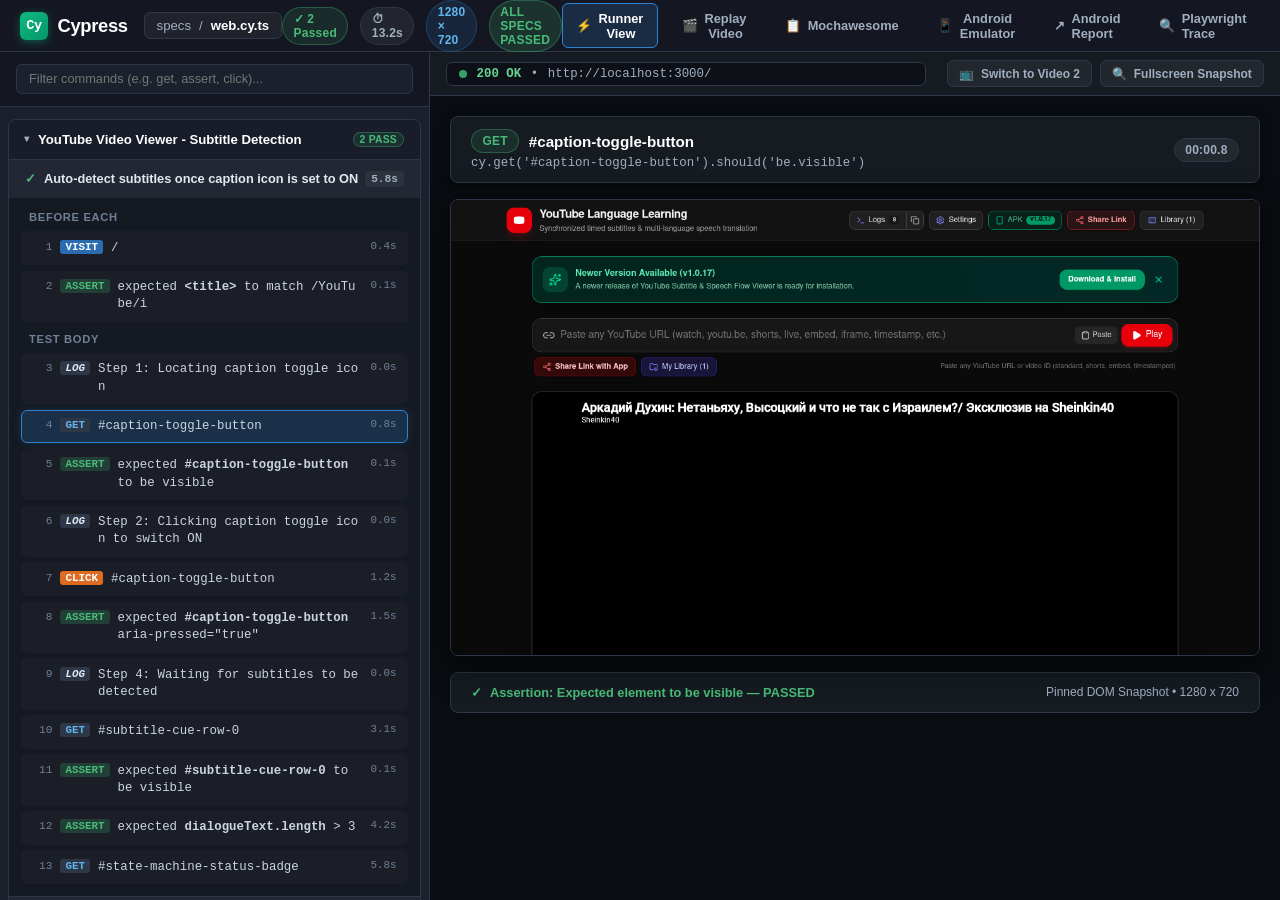
==== index.html @ ee13c46c "deploy: b27ffb767cce871f8258ec22dce48e3eecdc0808" ====
<!DOCTYPE html>
<html lang="en">
<head>
  <meta charset="UTF-8">
  <meta name="viewport" content="width=device-width, initial-scale=1.0">
  <title>Cypress Test Runner - YouTube Video Viewer E2E Presentation</title>
  <style>
    :root {
      --cy-bg: #171923;
      --cy-sidebar-bg: #1a202c;
      --cy-header-bg: #141721;
      --cy-border: #2d3748;
      --cy-card: #232a3b;
      --cy-hover: #2d3748;
      --cy-active: #2b6cb0;
      --cy-blue: #3182ce;
      --cy-blue-light: #63b3ed;
      --cy-green: #38a169;
      --cy-green-light: #48bb78;
      --cy-green-bg: rgba(56, 161, 105, 0.15);
      --cy-red: #e53e3e;
      --cy-text: #f7fafc;
      --cy-text-muted: #a0aec0;
      --cy-text-dim: #718096;
      --cy-code-bg: #11141c;
      --font-mono: SFMono-Regular, Menlo, Monaco, Consolas, "Liberation Mono", "Courier New", monospace;
      --font-sans: -apple-system, BlinkMacSystemFont, "Segoe UI", Roboto, Helvetica, Arial, sans-serif;
    }

    * { box-sizing: border-box; margin: 0; padding: 0; }
    body {
      background-color: var(--cy-bg);
      color: var(--cy-text);
      font-family: var(--font-sans);
      height: 100vh;
      overflow: hidden;
      display: flex;
      flex-direction: column;
    }

    /* CYPRESS TOP HEADER */
    .cypress-header {
      background: var(--cy-header-bg);
      border-bottom: 1px solid var(--cy-border);
      height: 52px;
      display: flex;
      align-items: center;
      justify-content: space-between;
      padding: 0 1.25rem;
      user-select: none;
      z-index: 20;
    }

    .header-left {
      display: flex;
      align-items: center;
      gap: 1rem;
    }

    .cypress-brand {
      display: flex;
      align-items: center;
      gap: 0.6rem;
      font-weight: 800;
      font-size: 1.15rem;
      letter-spacing: -0.02em;
      color: #fff;
    }

    .cy-logo-icon {
      width: 28px;
      height: 28px;
      background: linear-gradient(135deg, #10b981 0%, #059669 100%);
      color: #fff;
      border-radius: 6px;
      display: flex;
      align-items: center;
      justify-content: center;
      font-size: 0.85rem;
      font-weight: 900;
      font-family: var(--font-mono);
      box-shadow: 0 2px 8px rgba(16, 185, 129, 0.4);
    }

    .spec-breadcrumb {
      display: flex;
      align-items: center;
      gap: 0.5rem;
      font-size: 0.825rem;
      background: rgba(255, 255, 255, 0.05);
      padding: 0.3rem 0.75rem;
      border-radius: 6px;
      border: 1px solid var(--cy-border);
      color: var(--cy-text-muted);
    }
    .spec-breadcrumb strong { color: #fff; }

    .header-center {
      display: flex;
      align-items: center;
      gap: 0.75rem;
    }

    .cy-pill {
      display: inline-flex;
      align-items: center;
      gap: 0.4rem;
      padding: 0.25rem 0.65rem;
      border-radius: 9999px;
      font-size: 0.75rem;
      font-weight: 700;
      letter-spacing: 0.02em;
    }

    .pill-pass {
      background: var(--cy-green-bg);
      color: var(--cy-green-light);
      border: 1px solid rgba(72, 187, 120, 0.35);
    }

    .pill-duration {
      background: rgba(255, 255, 255, 0.06);
      color: var(--cy-text-muted);
      border: 1px solid var(--cy-border);
    }

    .pill-viewport {
      background: rgba(49, 130, 206, 0.15);
      color: var(--cy-blue-light);
      border: 1px solid rgba(49, 130, 206, 0.3);
    }

    .header-right {
      display: flex;
      align-items: center;
      gap: 0.6rem;
    }

    .nav-btn {
      display: inline-flex;
      align-items: center;
      gap: 0.4rem;
      padding: 0.4rem 0.85rem;
      border-radius: 6px;
      font-size: 0.8rem;
      font-weight: 600;
      color: var(--cy-text-muted);
      background: transparent;
      border: 1px solid transparent;
      cursor: pointer;
      transition: all 0.15s ease-in-out;
      text-decoration: none;
    }

    .nav-btn:hover {
      color: #fff;
      background: rgba(255, 255, 255, 0.06);
    }

    .nav-btn.active {
      color: #fff;
      background: rgba(49, 130, 206, 0.2);
      border-color: var(--cy-blue);
    }

    /* MAIN CONTAINER: SIDEBAR + STAGE */
    .cypress-layout {
      display: grid;
      grid-template-columns: 430px 1fr;
      height: calc(100vh - 52px);
      overflow: hidden;
    }

    @media (max-width: 1024px) {
      .cypress-layout {
        grid-template-columns: 360px 1fr;
      }
    }

    /* CYPRESS COMMAND LOG (SIDEBAR) */
    .cypress-sidebar {
      background: var(--cy-sidebar-bg);
      border-right: 1px solid var(--cy-border);
      display: flex;
      flex-direction: column;
      height: 100%;
      overflow: hidden;
    }

    .sidebar-search-bar {
      padding: 0.75rem 1rem;
      border-bottom: 1px solid var(--cy-border);
      display: flex;
      align-items: center;
      gap: 0.5rem;
      background: #141721;
    }

    .sidebar-search-bar input {
      width: 100%;
      background: #1a202c;
      border: 1px solid var(--cy-border);
      color: #fff;
      padding: 0.4rem 0.75rem;
      border-radius: 6px;
      font-size: 0.8rem;
      outline: none;
    }

    .sidebar-search-bar input:focus {
      border-color: var(--cy-blue);
    }

    .command-log-scroll {
      flex: 1;
      overflow-y: auto;
      padding: 0.75rem 0.5rem;
    }

    /* SUITE ACCORDION */
    .suite-card {
      margin-bottom: 0.75rem;
      border: 1px solid var(--cy-border);
      border-radius: 8px;
      background: rgba(255, 255, 255, 0.02);
      overflow: hidden;
    }

    .suite-header {
      padding: 0.75rem 1rem;
      background: #181d29;
      display: flex;
      align-items: center;
      justify-content: space-between;
      cursor: pointer;
      font-size: 0.825rem;
      font-weight: 700;
      color: #fff;
      border-bottom: 1px solid var(--cy-border);
      user-select: none;
    }

    .suite-header:hover {
      background: #202737;
    }

    .suite-title {
      display: flex;
      align-items: center;
      gap: 0.5rem;
    }

    .suite-toggle-icon {
      font-size: 0.65rem;
      color: var(--cy-text-muted);
      transition: transform 0.2s;
    }

    .suite-toggle-icon.open {
      transform: rotate(90deg);
    }

    /* TEST ITEM */
    .test-card {
      border-bottom: 1px solid var(--cy-border);
    }
    .test-card:last-child {
      border-bottom: none;
    }

    .test-header-bar {
      padding: 0.65rem 1rem;
      background: rgba(255, 255, 255, 0.015);
      display: flex;
      align-items: center;
      justify-content: space-between;
      cursor: pointer;
      font-size: 0.8rem;
      font-weight: 600;
      color: #e2e8f0;
      user-select: none;
      transition: background 0.15s;
    }

    .test-header-bar:hover {
      background: rgba(255, 255, 255, 0.04);
    }

    .test-title-text {
      display: flex;
      align-items: center;
      gap: 0.5rem;
      line-height: 1.35;
    }

    .test-check-icon {
      color: var(--cy-green-light);
      font-weight: 900;
    }

    .test-duration-badge {
      font-size: 0.7rem;
      font-family: var(--font-mono);
      color: var(--cy-text-muted);
      padding: 2px 6px;
      background: rgba(255, 255, 255, 0.05);
      border-radius: 4px;
    }

    /* COMMAND SECTION */
    .test-commands-wrapper {
      padding: 0.5rem 0.75rem 0.75rem;
      background: #151922;
      display: flex;
      flex-direction: column;
      gap: 0.35rem;
    }

    .command-hook-label {
      font-size: 0.7rem;
      font-weight: 800;
      text-transform: uppercase;
      letter-spacing: 0.06em;
      color: var(--cy-text-dim);
      padding: 0.35rem 0.5rem 0.15rem;
    }

    /* INDIVIDUAL COMMAND ROW */
    .cy-command-row {
      display: flex;
      align-items: flex-start;
      gap: 0.5rem;
      padding: 0.45rem 0.65rem;
      border-radius: 6px;
      font-size: 0.775rem;
      font-family: var(--font-mono);
      background: rgba(255, 255, 255, 0.025);
      border: 1px solid transparent;
      cursor: pointer;
      transition: all 0.15s;
    }

    .cy-command-row:hover {
      background: rgba(49, 130, 206, 0.1);
      border-color: rgba(49, 130, 206, 0.3);
    }

    .cy-command-row.active {
      background: rgba(49, 130, 206, 0.22);
      border-color: var(--cy-blue);
      box-shadow: 0 0 10px rgba(49, 130, 206, 0.2);
    }

    .cmd-num {
      color: var(--cy-text-dim);
      min-width: 20px;
      text-align: right;
      font-size: 0.7rem;
      user-select: none;
      padding-top: 1px;
    }

    .cmd-type {
      font-weight: 700;
      padding: 1px 5px;
      border-radius: 3px;
      font-size: 0.68rem;
      text-transform: uppercase;
    }

    .type-visit { background: #2b6cb0; color: #fff; }
    .type-get { background: #2d3748; color: #63b3ed; }
    .type-assert { background: rgba(56, 161, 105, 0.25); color: #48bb78; }
    .type-click { background: #dd6b20; color: #fff; }
    .type-type { background: #805ad5; color: #fff; }
    .type-log { background: #2d3748; color: #e2e8f0; font-style: italic; }
    .type-shot { background: #d69e2e; color: #1a202c; }

    .cmd-message {
      flex: 1;
      color: #cbd5e0;
      word-break: break-all;
      line-height: 1.4;
    }

    .cmd-time {
      color: var(--cy-text-dim);
      font-size: 0.68rem;
    }

    /* STAGE VIEW (RIGHT PANE) */
    .cypress-stage {
      display: flex;
      flex-direction: column;
      height: 100%;
      background: #0d1117;
      overflow: hidden;
    }

    /* URL / STAGE TOOLBAR */
    .stage-toolbar {
      background: #161b22;
      border-bottom: 1px solid var(--cy-border);
      height: 44px;
      display: flex;
      align-items: center;
      justify-content: space-between;
      padding: 0 1rem;
    }

    .stage-url-box {
      display: flex;
      align-items: center;
      gap: 0.6rem;
      background: #0d1117;
      border: 1px solid var(--cy-border);
      padding: 0.25rem 0.75rem;
      border-radius: 6px;
      font-size: 0.775rem;
      font-family: var(--font-mono);
      color: var(--cy-text-muted);
      width: 480px;
      max-width: 60%;
    }

    .stage-url-box .status-dot {
      width: 8px;
      height: 8px;
      border-radius: 50%;
      background: var(--cy-green);
    }

    .stage-controls {
      display: flex;
      align-items: center;
      gap: 0.5rem;
    }

    .stage-btn {
      background: rgba(255, 255, 255, 0.05);
      border: 1px solid var(--cy-border);
      color: var(--cy-text-muted);
      padding: 0.35rem 0.7rem;
      border-radius: 6px;
      font-size: 0.75rem;
      font-weight: 600;
      cursor: pointer;
      display: flex;
      align-items: center;
      gap: 0.4rem;
      transition: all 0.15s;
    }

    .stage-btn:hover {
      background: rgba(255, 255, 255, 0.1);
      color: #fff;
    }

    .stage-btn.active {
      background: var(--cy-blue);
      color: #fff;
      border-color: var(--cy-blue);
    }

    /* STAGE CONTENT AREA */
    .stage-content-area {
      flex: 1;
      overflow: auto;
      padding: 1.25rem;
      display: flex;
      flex-direction: column;
      align-items: center;
      justify-content: flex-start;
      background: #090c10;
    }

    /* TIME TRAVEL SNAPSHOT VIEW */
    .snapshot-viewer {
      width: 100%;
      max-width: 1100px;
      display: flex;
      flex-direction: column;
      gap: 1rem;
    }

    .snapshot-header-card {
      background: #161b22;
      border: 1px solid var(--cy-border);
      border-radius: 8px;
      padding: 0.75rem 1.25rem;
      display: flex;
      align-items: center;
      justify-content: space-between;
      box-shadow: 0 4px 12px rgba(0,0,0,0.3);
    }

    .snapshot-info-left h3 {
      font-size: 0.95rem;
      font-weight: 700;
      color: #fff;
      display: flex;
      align-items: center;
      gap: 0.6rem;
    }

    .snapshot-info-left p {
      font-size: 0.775rem;
      color: var(--cy-text-muted);
      margin-top: 0.2rem;
      font-family: var(--font-mono);
    }

    .snapshot-frame-wrap {
      position: relative;
      background: #000;
      border: 1px solid var(--cy-border);
      border-radius: 8px;
      overflow: hidden;
      box-shadow: 0 10px 30px rgba(0,0,0,0.6);
      cursor: zoom-in;
    }

    .snapshot-frame-wrap img {
      width: 100%;
      height: auto;
      display: block;
      transition: transform 0.2s;
    }

    .snapshot-highlight-box {
      position: absolute;
      border: 2px solid #ef4444;
      background: rgba(239, 68, 68, 0.2);
      border-radius: 4px;
      pointer-events: none;
      transition: all 0.2s ease-out;
      box-shadow: 0 0 12px rgba(239, 68, 68, 0.6);
      display: none;
    }

    .snapshot-highlight-tag {
      position: absolute;
      top: -22px;
      left: 0;
      background: #ef4444;
      color: #fff;
      font-size: 0.65rem;
      font-family: var(--font-mono);
      font-weight: 700;
      padding: 1px 6px;
      border-radius: 3px;
      white-space: nowrap;
    }

    .snapshot-footer-meta {
      background: #161b22;
      border: 1px solid var(--cy-border);
      border-radius: 8px;
      padding: 0.75rem 1.25rem;
      display: flex;
      align-items: center;
      justify-content: space-between;
      font-size: 0.8rem;
    }

    .snapshot-assertion-status {
      display: flex;
      align-items: center;
      gap: 0.5rem;
      color: var(--cy-green-light);
      font-weight: 600;
    }

    /* VIDEO PLAYER VIEW */
    .video-viewer-panel {
      width: 100%;
      max-width: 1100px;
      display: none;
      flex-direction: column;
      gap: 1.25rem;
    }

    .video-card-container {
      background: #161b22;
      border: 1px solid var(--cy-border);
      border-radius: 10px;
      overflow: hidden;
      box-shadow: 0 10px 30px rgba(0,0,0,0.6);
    }

    .video-card-container video {
      width: 100%;
      height: auto;
      display: block;
      background: #000;
    }

    .video-timeline-chapters {
      background: #161b22;
      border: 1px solid var(--cy-border);
      border-radius: 8px;
      padding: 1rem 1.25rem;
    }

    .chapters-title {
      font-size: 0.85rem;
      font-weight: 700;
      color: #fff;
      margin-bottom: 0.75rem;
      display: flex;
      align-items: center;
      gap: 0.5rem;
    }

    .chapter-buttons-grid {
      display: grid;
      grid-template-columns: repeat(auto-fit, minmax(180px, 1fr));
      gap: 0.6rem;
    }

    .chapter-btn {
      background: rgba(255, 255, 255, 0.03);
      border: 1px solid var(--cy-border);
      border-radius: 6px;
      padding: 0.5rem 0.75rem;
      color: var(--cy-text);
      font-size: 0.75rem;
      font-weight: 600;
      text-align: left;
      cursor: pointer;
      display: flex;
      flex-direction: column;
      gap: 0.2rem;
      transition: all 0.15s;
    }

    .chapter-btn:hover {
      background: rgba(49, 130, 206, 0.15);
      border-color: var(--cy-blue);
    }

    .chapter-step-num {
      color: var(--cy-green-light);
      font-size: 0.68rem;
      font-weight: 800;
    }

    /* MOCHAWESOME & ANDROID VIEW PANELS */
    .mochawesome-panel {
      width: 100%;
      height: 100%;
      min-height: calc(100vh - 140px);
      flex: 1;
      display: none;
    }

    .mochawesome-panel iframe {
      width: 100%;
      height: 100%;
      min-height: calc(100vh - 140px);
      border: none;
      border-radius: 8px;
    }

    /* LIGHTBOX MODAL */
    .lightbox-modal {
      display: none;
      position: fixed;
      inset: 0;
      background: rgba(0, 0, 0, 0.9);
      backdrop-filter: blur(8px);
      z-index: 1000;
      padding: 2rem;
      align-items: center;
      justify-content: center;
      flex-direction: column;
    }
    .lightbox-modal.open {
      display: flex;
    }
    .lightbox-content {
      max-width: 95vw;
      max-height: 85vh;
      border-radius: 8px;
      border: 1px solid var(--cy-border);
      box-shadow: 0 20px 60px rgba(0,0,0,0.8);
      object-fit: contain;
    }
    .lightbox-caption {
      margin-top: 1rem;
      font-size: 0.95rem;
      font-weight: 600;
      color: #f7fafc;
      font-family: var(--font-mono);
    }
    .lightbox-close {
      position: absolute;
      top: 1.5rem;
      right: 2rem;
      font-size: 2rem;
      color: #fff;
      cursor: pointer;
      background: rgba(255, 255, 255, 0.1);
      width: 44px;
      height: 44px;
      border-radius: 50%;
      display: flex;
      align-items: center;
      justify-content: center;
      transition: background 0.2s;
    }
    .lightbox-close:hover {
      background: rgba(255, 255, 255, 0.25);
    }
  </style>
</head>
<body>

  <!-- TOP HEADER -->
  <header class="cypress-header">
    <div class="header-left">
      <div class="cypress-brand">
        <div class="cy-logo-icon">Cy</div>
        <span>Cypress</span>
      </div>
      <div class="spec-breadcrumb">
        <span>specs</span>
        <span>/</span>
        <strong>web.cy.ts</strong>
      </div>
    </div>

    <div class="header-center">
      <span class="cy-pill pill-pass">✓ 2 Passed</span>
      <span class="cy-pill pill-duration">⏱ 13.2s</span>
      <span class="cy-pill pill-viewport">1280 × 720</span>
      <span class="cy-pill pill-pass" style="background: rgba(56, 161, 105, 0.2);">ALL SPECS PASSED</span>
    </div>

    <div class="header-right">
      <button class="nav-btn active" id="btn-view-runner" onclick="setMainView('runner')">
        <span>⚡</span> Runner View
      </button>
      <button class="nav-btn" id="btn-view-video" onclick="setMainView('video')">
        <span>🎬</span> Replay Video
      </button>
      <button class="nav-btn" id="btn-view-mochawesome" onclick="setMainView('mochawesome')">
        <span>📋</span> Mochawesome
      </button>
      <button class="nav-btn" id="btn-view-android" onclick="setMainView('android')">
        <span>📱</span> Android Emulator
      </button>
      <a href="android-emulator-report.html" class="nav-btn" target="_blank" title="Open full Android Emulator Report">
        <span>↗</span> Android Report
      </a>
      <a href="playwright/index.html" class="nav-btn" target="_blank">
        <span>🔍</span> Playwright Trace
      </a>
      <a href="app/index.html" class="nav-btn" target="_blank" title="Open Live Web Application">
        <span>🌐</span> Live App
      </a>
    </div>
  </header>

  <!-- MAIN 2-COLUMN CYPRESS LAYOUT -->
  <main class="cypress-layout">

    <!-- LEFT SIDEBAR: CYPRESS COMMAND LOG -->
    <aside class="cypress-sidebar">
      <div class="sidebar-search-bar">
        <input type="text" id="command-filter" placeholder="Filter commands (e.g. get, assert, click)..." oninput="filterCommands()">
      </div>

      <div class="command-log-scroll">
        <!-- TEST SUITE -->
        <div class="suite-card">
          <div class="suite-header" onclick="toggleSuite('suite-1')">
            <div class="suite-title">
              <span class="suite-toggle-icon open" id="suite-1-arrow">&#9656;</span>
              <span>YouTube Video Viewer - Subtitle Detection</span>
            </div>
            <span class="cy-pill pill-pass" style="font-size: 0.65rem; padding: 1px 6px;">2 PASS</span>
          </div>

          <div id="suite-1-body">
            <!-- TEST 1 -->
            <div class="test-card">
              <div class="test-header-bar" onclick="selectTest(1)">
                <div class="test-title-text">
                  <span class="test-check-icon">✓</span>
                  <span>Auto-detect subtitles once caption icon is set to ON</span>
                </div>
                <span class="test-duration-badge">5.8s</span>
              </div>

              <div class="test-commands-wrapper" id="test-1-commands">
                <div class="command-hook-label">BEFORE EACH</div>
                
                <div class="cy-command-row" onclick="inspectStep(1, 0, 'assets/test1-step1.png', 'visit', '/', 'Navigated to application root', null)">
                  <span class="cmd-num">1</span>
                  <span class="cmd-type type-visit">VISIT</span>
                  <span class="cmd-message">/</span>
                  <span class="cmd-time">0.4s</span>
                </div>

                <div class="cy-command-row" onclick="inspectStep(1, 0, 'assets/test1-step1.png', 'assert', 'expected <title> to match /YouTube/i', 'Title matched regular expression', null)">
                  <span class="cmd-num">2</span>
                  <span class="cmd-type type-assert">ASSERT</span>
                  <span class="cmd-message">expected <strong>&lt;title&gt;</strong> to match /YouTube/i</span>
                  <span class="cmd-time">0.1s</span>
                </div>

                <div class="command-hook-label">TEST BODY</div>

                <!-- STEP 1 -->
                <div class="cy-command-row" onclick="inspectStep(1, 1, 'assets/test1-step1.png', 'log', 'Step 1: Locating caption toggle icon on the video player', 'Starting Step 1', null)">
                  <span class="cmd-num">3</span>
                  <span class="cmd-type type-log">LOG</span>
                  <span class="cmd-message">Step 1: Locating caption toggle icon</span>
                  <span class="cmd-time">0.0s</span>
                </div>

                <div class="cy-command-row active" id="cmd-1-1" onclick="inspectStep(1, 1, 'assets/test1-step1.png', 'get', '#caption-toggle-button', 'Found element in DOM', {top: '48%', left: '72%', width: '42px', height: '36px', tag: 'button#caption-toggle-button'})">
                  <span class="cmd-num">4</span>
                  <span class="cmd-type type-get">GET</span>
                  <span class="cmd-message">#caption-toggle-button</span>
                  <span class="cmd-time">0.8s</span>
                </div>

                <div class="cy-command-row" onclick="inspectStep(1, 1, 'assets/test1-step1.png', 'assert', 'expected #caption-toggle-button to be visible', 'Element is visible in viewport', {top: '48%', left: '72%', width: '42px', height: '36px', tag: 'button#caption-toggle-button'})">
                  <span class="cmd-num">5</span>
                  <span class="cmd-type type-assert">ASSERT</span>
                  <span class="cmd-message">expected <strong>#caption-toggle-button</strong> to be visible</span>
                  <span class="cmd-time">0.1s</span>
                </div>

                <!-- STEP 2 -->
                <div class="cy-command-row" onclick="inspectStep(1, 2, 'assets/test1-step2.png', 'log', 'Step 2: Checking caption toggle initial state and click', 'Checking initial state', null)">
                  <span class="cmd-num">6</span>
                  <span class="cmd-type type-log">LOG</span>
                  <span class="cmd-message">Step 2: Clicking caption toggle icon to switch ON</span>
                  <span class="cmd-time">0.0s</span>
                </div>

                <div class="cy-command-row" id="cmd-1-2" onclick="inspectStep(1, 2, 'assets/test1-step2.png', 'click', '#caption-toggle-button', 'Dispatched native click event', {top: '48%', left: '72%', width: '42px', height: '36px', tag: 'button#caption-toggle-button'})">
                  <span class="cmd-num">7</span>
                  <span class="cmd-type type-click">CLICK</span>
                  <span class="cmd-message">#caption-toggle-button</span>
                  <span class="cmd-time">1.2s</span>
                </div>

                <!-- STEP 3 -->
                <div class="cy-command-row" id="cmd-1-3" onclick="inspectStep(1, 3, 'assets/test1-step3.png', 'assert', 'expected #caption-toggle-button to have attribute aria-pressed with the value true', 'Attribute assertion verified', {top: '48%', left: '72%', width: '42px', height: '36px', tag: 'button[aria-pressed=true]'})">
                  <span class="cmd-num">8</span>
                  <span class="cmd-type type-assert">ASSERT</span>
                  <span class="cmd-message">expected <strong>#caption-toggle-button</strong> aria-pressed="true"</span>
                  <span class="cmd-time">1.5s</span>
                </div>

                <!-- STEP 4 -->
                <div class="cy-command-row" onclick="inspectStep(1, 4, 'assets/test1-step4.png', 'log', 'Step 4: Waiting for subtitles to be detected and rendered', 'Polling for subtitle cues in DOM', null)">
                  <span class="cmd-num">9</span>
                  <span class="cmd-type type-log">LOG</span>
                  <span class="cmd-message">Step 4: Waiting for subtitles to be detected</span>
                  <span class="cmd-time">0.0s</span>
                </div>

                <div class="cy-command-row" id="cmd-1-4" onclick="inspectStep(1, 4, 'assets/test1-step4.png', 'get', '#subtitle-cue-row-0', 'Subtitle container element detected', {top: '64%', left: '15%', width: '70%', height: '80px', tag: '#subtitle-cue-row-0'})">
                  <span class="cmd-num">10</span>
                  <span class="cmd-type type-get">GET</span>
                  <span class="cmd-message">#subtitle-cue-row-0</span>
                  <span class="cmd-time">3.1s</span>
                </div>

                <div class="cy-command-row" onclick="inspectStep(1, 4, 'assets/test1-step4.png', 'assert', 'expected #subtitle-cue-row-0 to be visible', 'First cue row successfully displayed', {top: '64%', left: '15%', width: '70%', height: '80px', tag: '#subtitle-cue-row-0'})">
                  <span class="cmd-num">11</span>
                  <span class="cmd-type type-assert">ASSERT</span>
                  <span class="cmd-message">expected <strong>#subtitle-cue-row-0</strong> to be visible</span>
                  <span class="cmd-time">0.1s</span>
                </div>

                <!-- STEP 5 -->
                <div class="cy-command-row" id="cmd-1-5" onclick="inspectStep(1, 5, 'assets/test1-step5.png', 'assert', 'expected dialogueText.length to be greater than 3', 'Dialogue text length: 48 chars (Valid speech text)', {top: '68%', left: '20%', width: '60%', height: '40px', tag: '.subtitle-text'})">
                  <span class="cmd-num">12</span>
                  <span class="cmd-type type-assert">ASSERT</span>
                  <span class="cmd-message">expected <strong>dialogueText.length</strong> &gt; 3</span>
                  <span class="cmd-time">4.2s</span>
                </div>

                <!-- STEP 6 -->
                <div class="cy-command-row" id="cmd-1-6" onclick="inspectStep(1, 6, 'assets/test1-step6.png', 'get', '#state-machine-status-badge', 'Redux State Machine status validated', {top: '12px', right: '20px', width: '140px', height: '30px', tag: '#state-machine-status-badge'})">
                  <span class="cmd-num">13</span>
                  <span class="cmd-type type-get">GET</span>
                  <span class="cmd-message">#state-machine-status-badge</span>
                  <span class="cmd-time">5.8s</span>
                </div>
              </div>
            </div>

            <!-- TEST 2 -->
            <div class="test-card">
              <div class="test-header-bar" onclick="selectTest(2)">
                <div class="test-title-text">
                  <span class="test-check-icon">✓</span>
                  <span>Fetch subtitles when caption icon pressed after custom URL</span>
                </div>
                <span class="test-duration-badge">7.4s</span>
              </div>

              <div class="test-commands-wrapper" id="test-2-commands">
                <div class="command-hook-label">TEST BODY</div>

                <!-- TEST 2 STEP 1 -->
                <div class="cy-command-row" id="cmd-2-1" onclick="inspectStep(2, 1, 'assets/test2-step1.png', 'type', '#youtube-url-input', 'Input URL: https://www.youtube.com/watch?v=c0pUbsq9FLk', {top: '12%', left: '20%', width: '55%', height: '38px', tag: 'input#youtube-url-input'})">
                  <span class="cmd-num">1</span>
                  <span class="cmd-type type-type">TYPE</span>
                  <span class="cmd-message">https://www.youtube.com/watch?v=c0pUbsq9FLk</span>
                  <span class="cmd-time">1.1s</span>
                </div>

                <!-- TEST 2 STEP 2 -->
                <div class="cy-command-row" id="cmd-2-2" onclick="inspectStep(2, 2, 'assets/test2-step2.png', 'click', '#play-video-button', 'Cueing YouTube player with target URL', {top: '12%', left: '76%', width: '110px', height: '38px', tag: 'button#play-video-button'})">
                  <span class="cmd-num">2</span>
                  <span class="cmd-type type-click">CLICK</span>
                  <span class="cmd-message">#play-video-button</span>
                  <span class="cmd-time">1.9s</span>
                </div>

                <!-- TEST 2 STEP 3 -->
                <div class="cy-command-row" id="cmd-2-3" onclick="inspectStep(2, 3, 'assets/test2-step3.png', 'get', '#caption-toggle-button', 'Locate caption toggle button', {top: '48%', left: '72%', width: '42px', height: '36px', tag: 'button#caption-toggle-button'})">
                  <span class="cmd-num">3</span>
                  <span class="cmd-type type-get">GET</span>
                  <span class="cmd-message">#caption-toggle-button</span>
                  <span class="cmd-time">2.6s</span>
                </div>

                <!-- TEST 2 STEP 4 -->
                <div class="cy-command-row" id="cmd-2-4" onclick="inspectStep(2, 4, 'assets/test2-step4.png', 'click', '#caption-toggle-button', 'Activated caption icon -> aria-pressed=true', {top: '48%', left: '72%', width: '42px', height: '36px', tag: 'button#caption-toggle-button'})">
                  <span class="cmd-num">4</span>
                  <span class="cmd-type type-click">CLICK</span>
                  <span class="cmd-message">#caption-toggle-button (aria-pressed=true)</span>
                  <span class="cmd-time">3.4s</span>
                </div>

                <!-- TEST 2 STEP 5 -->
                <div class="cy-command-row" id="cmd-2-5" onclick="inspectStep(2, 5, 'assets/test2-step5.png', 'get', '#subtitle-cue-row-0', 'Fetched real subtitles for c0pUbsq9FLk', {top: '64%', left: '15%', width: '70%', height: '80px', tag: '#subtitle-cue-row-0'})">
                  <span class="cmd-num">5</span>
                  <span class="cmd-type type-get">GET</span>
                  <span class="cmd-message">#subtitle-cue-row-0</span>
                  <span class="cmd-time">5.7s</span>
                </div>

                <!-- TEST 2 STEP 6 -->
                <div class="cy-command-row" id="cmd-2-6" onclick="inspectStep(2, 6, 'assets/test2-step6.png', 'assert', 'expected dialogueText.length > 3', 'Verified dialogue text from custom video', {top: '68%', left: '20%', width: '60%', height: '40px', tag: '.subtitle-text'})">
                  <span class="cmd-num">6</span>
                  <span class="cmd-type type-assert">ASSERT</span>
                  <span class="cmd-message">expected <strong>dialogueText.length</strong> &gt; 3</span>
                  <span class="cmd-time">7.4s</span>
                </div>
              </div>
            </div>
          </div>
        </div>
      </div>
    </aside>

    <!-- RIGHT STAGE: APP VIEWPORT & ARTIFACT VIEWERS -->
    <section class="cypress-stage">
      <!-- ADDRESS BAR -->
      <div class="stage-toolbar">
        <div class="stage-url-box">
          <span class="status-dot"></span>
          <span style="color: #68d391; font-weight: 700;">200 OK</span>
          <span>&bull;</span>
          <span id="stage-url-display">http://localhost:3000/</span>
        </div>

        <div class="stage-controls">
          <button class="stage-btn" onclick="switchActiveTestVideo()">
            <span>📺</span> <span id="toggle-video-label">Switch to Video 2</span>
          </button>
          <button class="stage-btn" onclick="openActiveLightbox()">
            <span>🔍</span> Fullscreen Snapshot
          </button>
        </div>
      </div>

      <!-- VIEWPORT STAGE CONTAINER -->
      <div class="stage-content-area" id="stage-content-area">

        <!-- TIME TRAVEL SNAPSHOT PANEL -->
        <div class="snapshot-viewer" id="snapshot-panel">
          <div class="snapshot-header-card">
            <div class="snapshot-info-left">
              <h3 id="snapshot-title">
                <span class="cy-pill pill-pass" id="snapshot-badge">GET</span>
                <span id="snapshot-name">#caption-toggle-button</span>
              </h3>
              <p id="snapshot-subtext">cy.get('#caption-toggle-button').should('be.visible')</p>
            </div>
            <div>
              <span class="cy-pill pill-duration" id="snapshot-time-badge">00:00.8</span>
            </div>
          </div>

          <div class="snapshot-frame-wrap" onclick="openActiveLightbox()">
            <img id="snapshot-main-img" src="assets/test1-step1.png" alt="Cypress Time Travel Snapshot">
            
            <!-- ELEMENT HIGHLIGHT OVERLAY (CYPRESS INSPECTION BOX) -->
            <div class="snapshot-highlight-box" id="highlight-box">
              <span class="snapshot-highlight-tag" id="highlight-tag">#caption-toggle-button</span>
            </div>
          </div>

          <div class="snapshot-footer-meta">
            <div class="snapshot-assertion-status">
              <span>✓</span>
              <span id="snapshot-result-msg">Assertion: Expected element to be visible — PASSED</span>
            </div>
            <div style="color: var(--cy-text-muted); font-size: 0.75rem;">
              Pinned DOM Snapshot &bull; 1280 x 720
            </div>
          </div>
        </div>

        <!-- VIDEO EXECUTION PANEL -->
        <div class="video-viewer-panel" id="video-panel">
          <div class="video-card-container">
            <video id="cypress-main-video" controls autoplay loop muted playsinline poster="assets/test1-step6.png">
              <source src="assets/test1-video.webm" type="video/webm">
              <source src="assets/test1-video.mp4" type="video/mp4">
              Your browser does not support HTML5 video playback.
            </video>
          </div>

          <div class="video-timeline-chapters">
            <div class="chapters-title">
              <span>🎬</span>
              <span id="video-chapters-title">Execution Timeline Chapters (Test 1: Auto-Detect Captions)</span>
            </div>
            <div class="chapter-buttons-grid" id="chapter-buttons">
              <button class="chapter-btn" onclick="seekVideo(0.5, 'assets/test1-step1.png', 'Step 1: Locate caption toggle')">
                <span class="chapter-step-num">STEP 1 &bull; 0.5s</span>
                <span>Locate caption toggle icon</span>
              </button>
              <button class="chapter-btn" onclick="seekVideo(1.2, 'assets/test1-step2.png', 'Step 2: Toggle caption icon ON')">
                <span class="chapter-step-num">STEP 2 &bull; 1.2s</span>
                <span>Toggle caption icon ON</span>
              </button>
              <button class="chapter-btn" onclick="seekVideo(1.5, 'assets/test1-step3.png', 'Step 3: Verify aria-pressed=true')">
                <span class="chapter-step-num">STEP 3 &bull; 1.5s</span>
                <span>Verify aria-pressed="true"</span>
              </button>
              <button class="chapter-btn" onclick="seekVideo(3.1, 'assets/test1-step4.png', 'Step 4: Auto-detect & render cues')">
                <span class="chapter-step-num">STEP 4 &bull; 3.1s</span>
                <span>Auto-detect & render cues</span>
              </button>
              <button class="chapter-btn" onclick="seekVideo(4.2, 'assets/test1-step5.png', 'Step 5: Verify dialogue text')">
                <span class="chapter-step-num">STEP 5 &bull; 4.2s</span>
                <span>Verify spoken dialogue</span>
              </button>
              <button class="chapter-btn" onclick="seekVideo(5.5, 'assets/test1-step6.png', 'Step 6: Confirm State Machine active')">
                <span class="chapter-step-num">STEP 6 &bull; 5.5s</span>
                <span>Redux State Machine active</span>
              </button>
            </div>
          </div>
        </div>

        <!-- MOCHAWESOME VIEW PANEL -->
        <div class="mochawesome-panel" id="mochawesome-panel">
          <iframe src="mochawesome.html" title="Mochawesome Test Suite Report"></iframe>
        </div>

        <!-- ANDROID EMULATOR VIEW PANEL -->
        <div class="mochawesome-panel" id="android-panel" style="display: none;">
          <iframe src="android-emulator-report.html" title="Android Emulator E2E Report"></iframe>
        </div>

      </div>
    </section>
  </main>

  <!-- LIGHTBOX MODAL -->
  <div id="lightbox" class="lightbox-modal" onclick="closeLightbox(event)">
    <div class="lightbox-close" onclick="closeLightbox(event)">&times;</div>
    <img id="lightbox-img" class="lightbox-content" src="assets/test1-step1.png" alt="Enlarged Cypress Snapshot">
    <div id="lightbox-caption" class="lightbox-caption">Cypress Execution Step Snapshot</div>
  </div>

  <script>
    let currentTestId = 1;
    let currentActiveVideo = 1;
    let activeSnapshotSrc = 'assets/test1-step1.png';
    let activeSnapshotTitle = 'Locate caption toggle icon on video player';

    function setMainView(view) {
      document.querySelectorAll('.nav-btn').forEach(btn => btn.classList.remove('active'));
      const snapshotPanel = document.getElementById('snapshot-panel');
      const videoPanel = document.getElementById('video-panel');
      const mochawesomePanel = document.getElementById('mochawesome-panel');
      const androidPanel = document.getElementById('android-panel');

      if (view === 'runner') {
        document.getElementById('btn-view-runner').classList.add('active');
        snapshotPanel.style.display = 'flex';
        videoPanel.style.display = 'none';
        mochawesomePanel.style.display = 'none';
        if (androidPanel) androidPanel.style.display = 'none';
      } else if (view === 'video') {
        document.getElementById('btn-view-video').classList.add('active');
        snapshotPanel.style.display = 'none';
        videoPanel.style.display = 'flex';
        mochawesomePanel.style.display = 'none';
        if (androidPanel) androidPanel.style.display = 'none';
        const vid = document.getElementById('cypress-main-video');
        vid.play().catch(() => {});
      } else if (view === 'mochawesome') {
        document.getElementById('btn-view-mochawesome').classList.add('active');
        snapshotPanel.style.display = 'none';
        videoPanel.style.display = 'none';
        mochawesomePanel.style.display = 'block';
        if (androidPanel) androidPanel.style.display = 'none';
      } else if (view === 'android') {
        const btnAndroid = document.getElementById('btn-view-android');
        if (btnAndroid) btnAndroid.classList.add('active');
        snapshotPanel.style.display = 'none';
        videoPanel.style.display = 'none';
        mochawesomePanel.style.display = 'none';
        if (androidPanel) androidPanel.style.display = 'block';
      }

      // Keep URL hash updated for direct linking
      try {
        if (window.location.hash !== '#' + view) {
          history.replaceState(null, '', '#' + view);
        }
      } catch (e) {}
    }

    function inspectStep(testId, stepNum, imgSrc, cmdType, cmdName, resultMsg, highlight) {
      // Ensure runner view is visible
      setMainView('runner');

      // Update active row highlighting
      document.querySelectorAll('.cy-command-row').forEach(row => row.classList.remove('active'));
      if (window.event && window.event.currentTarget) {
        window.event.currentTarget.classList.add('active');
      }

      // Update metadata
      activeSnapshotSrc = imgSrc;
      activeSnapshotTitle = `Test ${testId} - Step ${stepNum}: ${cmdType.toUpperCase()} ${cmdName}`;

      document.getElementById('snapshot-main-img').src = imgSrc;
      document.getElementById('snapshot-badge').textContent = cmdType.toUpperCase();
      document.getElementById('snapshot-badge').className = 'cy-pill ' + (cmdType === 'assert' ? 'pill-pass' : 'pill-viewport');
      document.getElementById('snapshot-name').textContent = cmdName;
      document.getElementById('snapshot-subtext').textContent = `cy.${cmdType}('${cmdName}')`;
      document.getElementById('snapshot-result-msg').textContent = `✓ ${resultMsg}`;

      // Update highlight box
      const box = document.getElementById('highlight-box');
      const tag = document.getElementById('highlight-tag');

      if (highlight) {
        box.style.display = 'block';
        if (highlight.top) box.style.top = highlight.top;
        if (highlight.left) box.style.left = highlight.left;
        if (highlight.right) {
          box.style.right = highlight.right;
          box.style.left = 'auto';
        } else {
          box.style.right = 'auto';
        }
        if (highlight.bottom) {
          box.style.bottom = highlight.bottom;
          box.style.top = 'auto';
        }
        box.style.width = highlight.width || '60px';
        box.style.height = highlight.height || '40px';
        tag.textContent = highlight.tag || cmdName;
      } else {
        box.style.display = 'none';
      }
    }

    function selectTest(testId) {
      currentTestId = testId;
      if (testId === 1) {
        inspectStep(1, 1, 'assets/test1-step1.png', 'get', '#caption-toggle-button', 'Element located in DOM', {top: '48%', left: '72%', width: '42px', height: '36px', tag: 'button#caption-toggle-button'});
      } else {
        inspectStep(2, 1, 'assets/test2-step1.png', 'type', '#youtube-url-input', 'Target YouTube URL entered', {top: '12%', left: '20%', width: '55%', height: '38px', tag: 'input#youtube-url-input'});
      }
    }

    function toggleSuite(suiteId) {
      const body = document.getElementById(suiteId + '-body');
      const arrow = document.getElementById(suiteId + '-arrow');
      if (body.style.display === 'none') {
        body.style.display = 'block';
        arrow.classList.add('open');
      } else {
        body.style.display = 'none';
        arrow.classList.remove('open');
      }
    }

    function switchActiveTestVideo() {
      const vid = document.getElementById('cypress-main-video');
      const label = document.getElementById('toggle-video-label');
      const title = document.getElementById('video-chapters-title');
      const grid = document.getElementById('chapter-buttons');

      if (currentActiveVideo === 1) {
        currentActiveVideo = 2;
        vid.src = 'assets/test2-video.webm';
        vid.poster = 'assets/test2-step6.png';
        label.textContent = 'Switch to Video 1';
        title.textContent = 'Execution Timeline Chapters (Test 2: Custom YouTube URL)';
        grid.innerHTML = `
          <button class="chapter-btn" onclick="seekVideo(1.1, 'assets/test2-step1.png', 'Step 1: Enter custom URL')">
            <span class="chapter-step-num">STEP 1 &bull; 1.1s</span>
            <span>Enter custom YouTube URL</span>
          </button>
          <button class="chapter-btn" onclick="seekVideo(1.9, 'assets/test2-step2.png', 'Step 2: Cue video player')">
            <span class="chapter-step-num">STEP 2 &bull; 1.9s</span>
            <span>Click Play Video button</span>
          </button>
          <button class="chapter-btn" onclick="seekVideo(2.6, 'assets/test2-step3.png', 'Step 3: Locate caption toggle')">
            <span class="chapter-step-num">STEP 3 &bull; 2.6s</span>
            <span>Locate caption toggle button</span>
          </button>
          <button class="chapter-btn" onclick="seekVideo(3.4, 'assets/test2-step4.png', 'Step 4: Toggle captions ON')">
            <span class="chapter-step-num">STEP 4 &bull; 3.4s</span>
            <span>Toggle captions to ON</span>
          </button>
          <button class="chapter-btn" onclick="seekVideo(5.7, 'assets/test2-step5.png', 'Step 5: Subtitles rendered')">
            <span class="chapter-step-num">STEP 5 &bull; 5.7s</span>
            <span>Subtitles stream rendered</span>
          </button>
          <button class="chapter-btn" onclick="seekVideo(7.0, 'assets/test2-step6.png', 'Step 6: Verified speech dialogue')">
            <span class="chapter-step-num">STEP 6 &bull; 7.0s</span>
            <span>Spoken dialogue verified</span>
          </button>
        `;
      } else {
        currentActiveVideo = 1;
        vid.src = 'assets/test1-video.webm';
        vid.poster = 'assets/test1-step6.png';
        label.textContent = 'Switch to Video 2';
        title.textContent = 'Execution Timeline Chapters (Test 1: Auto-Detect Captions)';
        grid.innerHTML = `
          <button class="chapter-btn" onclick="seekVideo(0.5, 'assets/test1-step1.png', 'Step 1: Locate caption toggle')">
            <span class="chapter-step-num">STEP 1 &bull; 0.5s</span>
            <span>Locate caption toggle icon</span>
          </button>
          <button class="chapter-btn" onclick="seekVideo(1.2, 'assets/test1-step2.png', 'Step 2: Toggle caption icon ON')">
            <span class="chapter-step-num">STEP 2 &bull; 1.2s</span>
            <span>Toggle caption icon ON</span>
          </button>
          <button class="chapter-btn" onclick="seekVideo(1.5, 'assets/test1-step3.png', 'Step 3: Verify aria-pressed=true')">
            <span class="chapter-step-num">STEP 3 &bull; 1.5s</span>
            <span>Verify aria-pressed="true"</span>
          </button>
          <button class="chapter-btn" onclick="seekVideo(3.1, 'assets/test1-step4.png', 'Step 4: Auto-detect & render cues')">
            <span class="chapter-step-num">STEP 4 &bull; 3.1s</span>
            <span>Auto-detect & render cues</span>
          </button>
          <button class="chapter-btn" onclick="seekVideo(4.2, 'assets/test1-step5.png', 'Step 5: Verify dialogue text')">
            <span class="chapter-step-num">STEP 5 &bull; 4.2s</span>
            <span>Verify spoken dialogue</span>
          </button>
          <button class="chapter-btn" onclick="seekVideo(5.5, 'assets/test1-step6.png', 'Step 6: Confirm State Machine active')">
            <span class="chapter-step-num">STEP 6 &bull; 5.5s</span>
            <span>Redux State Machine active</span>
          </button>
        `;
      }
      setMainView('video');
    }

    function seekVideo(timeSeconds, snapshotImg, title) {
      setMainView('video');
      const vid = document.getElementById('cypress-main-video');
      vid.currentTime = timeSeconds;
      vid.play().catch(() => {});
    }

    function filterCommands() {
      const val = document.getElementById('command-filter').value.toLowerCase();
      document.querySelectorAll('.cy-command-row').forEach(row => {
        const text = row.textContent.toLowerCase();
        row.style.display = text.includes(val) ? 'flex' : 'none';
      });
    }

    function openActiveLightbox() {
      const modal = document.getElementById('lightbox');
      const img = document.getElementById('lightbox-img');
      const cap = document.getElementById('lightbox-caption');
      img.src = activeSnapshotSrc;
      cap.textContent = activeSnapshotTitle;
      modal.classList.add('open');
    }

    function closeLightbox(e) {
      if (e.target.id === 'lightbox' || e.target.classList.contains('lightbox-close')) {
        document.getElementById('lightbox').classList.remove('open');
      }
    }

    // Auto-detect view from URL hash or query param (e.g. #android or ?view=android)
    function checkInitialView() {
      const hash = window.location.hash.replace('#', '').toLowerCase();
      const params = new URLSearchParams(window.location.search);
      const viewParam = params.get('view');
      const target = hash || viewParam;
      if (target === 'android') {
        setMainView('android');
      } else if (target === 'mochawesome') {
        setMainView('mochawesome');
      } else if (target === 'video') {
        setMainView('video');
      } else if (target === 'runner') {
        setMainView('runner');
      }
    }

    window.addEventListener('DOMContentLoaded', checkInitialView);
    window.addEventListener('hashchange', checkInitialView);
  </script>
</body>
</html>
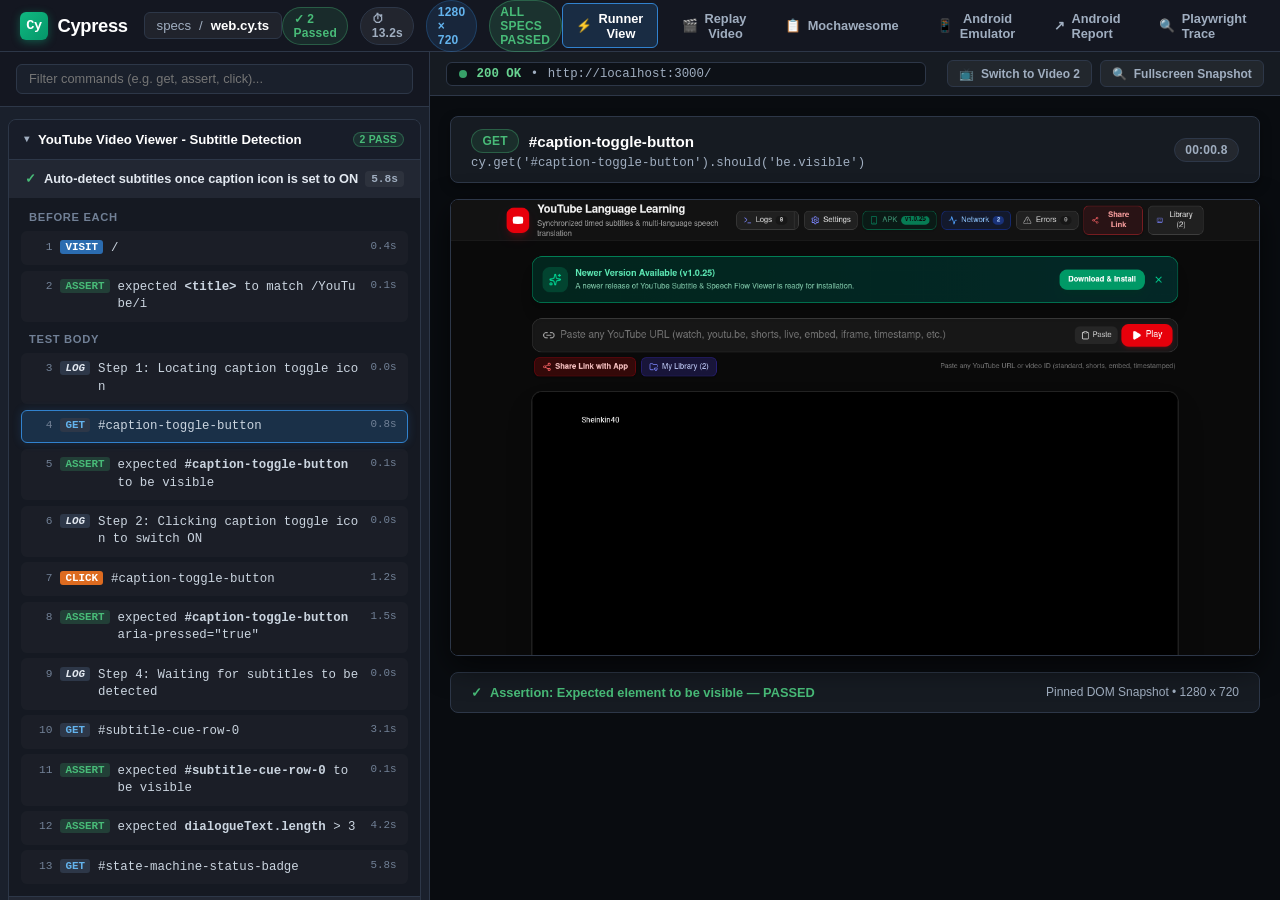
==== commit a1030135: "deploy: f647f5e9f8b05cdfb4a30ec2e2840d1388f7a5f3" ====
--- a/index.html
+++ b/index.html
@@ -755,6 +755,9 @@
       </a>
       <a href="playwright/index.html" class="nav-btn" target="_blank">
         <span>🔍</span> Playwright Trace
+      </a>
+      <a href="demo/index.html" class="nav-btn" target="_blank" title="Open Isolated Hebrew Subtitles Mini Demo Sandbox">
+        <span>🎯</span> Hebrew Mini Demo
       </a>
       <a href="app/index.html" class="nav-btn" target="_blank" title="Open Live Web Application">
         <span>🌐</span> Live App
